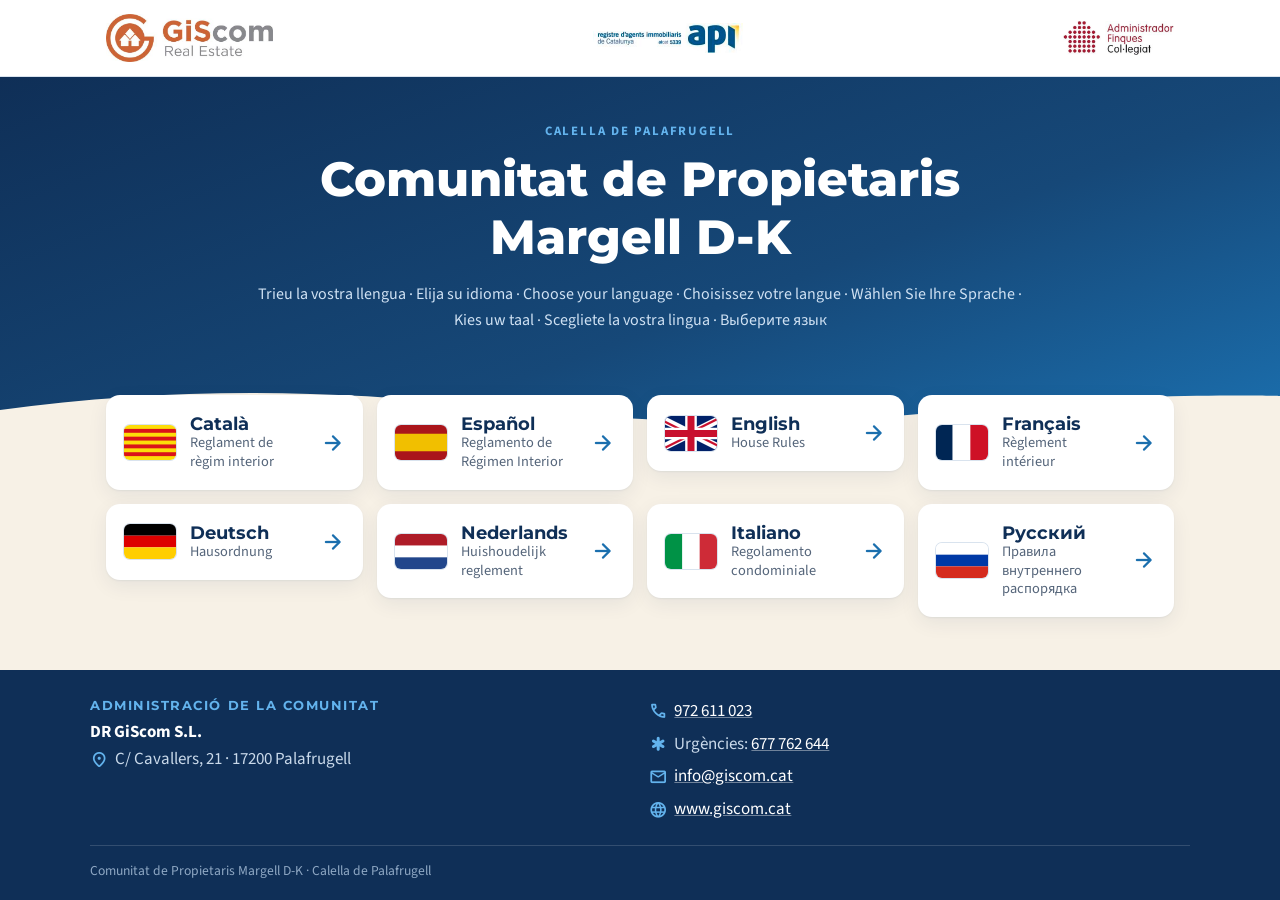
==== index.html @ 740a1722 "Primera versió de la web del reglament en vuit llengües Co-Authored-By: Claude Opus 5.5 <noreply@ant" ====
<!doctype html>
<html lang="ca">
<head>
<meta charset="utf-8">
<meta name="viewport" content="width=device-width, initial-scale=1">
<title>Margell D-K · Reglament de règim interior</title>
<meta name="description" content="Comunitat de Propietaris Margell D-K (Calella de Palafrugell): reglament de règim interior en vuit llengües.">
<meta name="theme-color" content="#0f2f57">
<link rel="icon" href="data:image/svg+xml,%3Csvg xmlns='http://www.w3.org/2000/svg' viewBox='0 0 64 64'%3E%3Crect width='64' height='64' rx='14' fill='%230f2f57'/%3E%3Cpath d='M10 40c6-5 12-5 18 0s12 5 18 0 8-4 8-4v14H10z' fill='%2363b3ed'/%3E%3Ctext x='32' y='33' font-family='Arial' font-weight='700' font-size='20' fill='%23fff' text-anchor='middle'%3EDK%3C/text%3E%3C/svg%3E">
<link rel="alternate" hreflang="ca" href="https://margelldk.github.io/ca/">
<link rel="alternate" hreflang="es" href="https://margelldk.github.io/es/">
<link rel="alternate" hreflang="en" href="https://margelldk.github.io/en/">
<link rel="alternate" hreflang="fr" href="https://margelldk.github.io/fr/">
<link rel="alternate" hreflang="de" href="https://margelldk.github.io/de/">
<link rel="alternate" hreflang="nl" href="https://margelldk.github.io/nl/">
<link rel="alternate" hreflang="it" href="https://margelldk.github.io/it/">
<link rel="alternate" hreflang="ru" href="https://margelldk.github.io/ru/">
<link rel="alternate" hreflang="x-default" href="https://margelldk.github.io/">
<link rel="preconnect" href="https://fonts.googleapis.com">
<link rel="preconnect" href="https://fonts.gstatic.com" crossorigin>
<link rel="stylesheet" href="https://fonts.googleapis.com/css2?family=Montserrat:wght@600;700;800&family=Source+Sans+3:ital,wght@0,400;0,600;0,700;1,400&display=swap">
<link rel="stylesheet" href="https://fonts.googleapis.com/css2?family=Material+Symbols+Rounded:opsz,wght,FILL,GRAD@20..48,500,0..1,0&icon_names=ac_unit,arrow_forward,bedtime,call,chair,checkroom,cleaning_services,delete,electric_scooter,emergency,groups,handshake,key,language,local_shipping,location_on,mail,no_food,outdoor_grill,pedal_bike,pets,pool,print,roller_shades,roofing,schedule,shower,smoke_free,solar_power,sports_soccer,sports_tennis,translate,volume_off">
<link rel="stylesheet" href="assets/estil.css">
</head>
<body class="inici">
<header class="cap">
  <div class="logos">
  <img src="assets/img/giscom.jpg" alt="GiScom Real Estate" class="logo-giscom">
  <img src="assets/img/api.jpg" alt="Registre d’Agents Immobiliaris de Catalunya · API" class="logo-api">
  <img src="assets/img/finques.jpg" alt="Administrador de Finques Col·legiat" class="logo-finques">
</div>
</header>
<main>
  <section class="hero hero-inici">
    <p class="kicker">Calella de Palafrugell</p>
    <h1>Comunitat de Propietaris<br>Margell D-K</h1>
    <p class="tria"><span lang="ca">Trieu la vostra llengua</span> · <span lang="es">Elija su idioma</span> · <span lang="en">Choose your language</span> · <span lang="fr">Choisissez votre langue</span> · <span lang="de">Wählen Sie Ihre Sprache</span> · <span lang="nl">Kies uw taal</span> · <span lang="it">Scegliete la vostra lingua</span> · <span lang="ru">Выберите язык</span></p>
  </section>
  <ul class="targetes">
<li><a href="ca/" hreflang="ca" lang="ca">
  <img src="assets/flags/ca.svg" alt="" width="66" height="44">
  <span class="t-nom">Català</span>
  <span class="t-doc">Reglament de règim interior</span>
  <span class="ic t-fl" aria-hidden="true">arrow_forward</span>
</a></li>
<li><a href="es/" hreflang="es" lang="es">
  <img src="assets/flags/es.svg" alt="" width="66" height="44">
  <span class="t-nom">Español</span>
  <span class="t-doc">Reglamento de Régimen Interior</span>
  <span class="ic t-fl" aria-hidden="true">arrow_forward</span>
</a></li>
<li><a href="en/" hreflang="en" lang="en">
  <img src="assets/flags/en.svg" alt="" width="66" height="44">
  <span class="t-nom">English</span>
  <span class="t-doc">House Rules</span>
  <span class="ic t-fl" aria-hidden="true">arrow_forward</span>
</a></li>
<li><a href="fr/" hreflang="fr" lang="fr">
  <img src="assets/flags/fr.svg" alt="" width="66" height="44">
  <span class="t-nom">Français</span>
  <span class="t-doc">Règlement intérieur</span>
  <span class="ic t-fl" aria-hidden="true">arrow_forward</span>
</a></li>
<li><a href="de/" hreflang="de" lang="de">
  <img src="assets/flags/de.svg" alt="" width="66" height="44">
  <span class="t-nom">Deutsch</span>
  <span class="t-doc">Hausordnung</span>
  <span class="ic t-fl" aria-hidden="true">arrow_forward</span>
</a></li>
<li><a href="nl/" hreflang="nl" lang="nl">
  <img src="assets/flags/nl.svg" alt="" width="66" height="44">
  <span class="t-nom">Nederlands</span>
  <span class="t-doc">Huishoudelijk reglement</span>
  <span class="ic t-fl" aria-hidden="true">arrow_forward</span>
</a></li>
<li><a href="it/" hreflang="it" lang="it">
  <img src="assets/flags/it.svg" alt="" width="66" height="44">
  <span class="t-nom">Italiano</span>
  <span class="t-doc">Regolamento condominiale</span>
  <span class="ic t-fl" aria-hidden="true">arrow_forward</span>
</a></li>
<li><a href="ru/" hreflang="ru" lang="ru">
  <img src="assets/flags/ru.svg" alt="" width="66" height="44">
  <span class="t-nom">Русский</span>
  <span class="t-doc">Правила внутреннего распорядка</span>
  <span class="ic t-fl" aria-hidden="true">arrow_forward</span>
</a></li>
  </ul>
</main>
<footer class="peu">
  <div class="peu-in">
    <div>
      <p class="peu-titol">Administració de la comunitat</p>
      <p><strong>DR GiScom S.L.</strong><br>
      <span class="ic sm" aria-hidden="true">location_on</span> C/ Cavallers, 21 · 17200 Palafrugell</p>
    </div>
    <ul class="contacte">
      <li><span class="ic sm" aria-hidden="true">call</span> <a href="tel:+34972611023">972 611 023</a></li>
      <li><span class="ic sm" aria-hidden="true">emergency</span> Urgències: <a href="tel:+34677762644">677 762 644</a></li>
      <li><span class="ic sm" aria-hidden="true">mail</span> <a href="mailto:info@giscom.cat">info@giscom.cat</a></li>
      <li><span class="ic sm" aria-hidden="true">language</span> <a href="https://www.giscom.cat" rel="noopener">www.giscom.cat</a></li>
    </ul>
  </div>
  <p class="peu-final">Comunitat de Propietaris Margell D-K · Calella de Palafrugell</p>
</footer>
</body>
</html>
---- assets/estil.css ----
/* Margell D-K · full d'estil de la web */
:root {
  --navy: #0f2f57;
  --mar: #1b6fae;
  --cel: #63b3ed;
  --aigua: #eaf3fb;
  --sorra: #f7f1e6;
  --teula: #c8582a;
  --text: #1c2733;
  --suau: #55657a;
  --linia: #d9e3ee;
  --blanc: #ffffff;
  --radi: 14px;
  --ombra: 0 1px 2px rgba(15, 47, 87, .06), 0 6px 20px rgba(15, 47, 87, .07);
}

*, *::before, *::after { box-sizing: border-box; }
html { -webkit-text-size-adjust: 100%; scroll-behavior: smooth; scroll-padding-top: 72px; }
body {
  margin: 0;
  background: var(--sorra);
  color: var(--text);
  font: 400 1.0625rem/1.6 "Source Sans 3", system-ui, -apple-system, "Segoe UI", sans-serif;
  overflow-wrap: break-word;
  min-height: 100vh; display: flex; flex-direction: column;
}
main { flex: 1 0 auto; }
img { max-width: 100%; height: auto; display: block; }
a { color: var(--mar); }
h1, h2, h3 { font-family: Montserrat, system-ui, sans-serif; color: var(--navy); line-height: 1.2; margin: 0; }

.ic {
  font-family: "Material Symbols Rounded";
  font-weight: normal; font-style: normal; font-size: 1.5rem; line-height: 1;
  letter-spacing: normal; text-transform: none; display: inline-block; white-space: nowrap;
  direction: ltr; -webkit-font-smoothing: antialiased;
  font-variation-settings: "FILL" 0, "wght" 500, "GRAD" 0, "opsz" 24;
  vertical-align: middle; width: 1em; overflow: hidden;
}
.ic.sm { font-size: 1.15rem; }

.salta { position: absolute; left: -999px; top: 0; background: var(--navy); color: #fff; padding: .5rem 1rem; z-index: 99; }
.salta:focus { left: 1rem; }

/* Selector d'idiomes */
.idiomes {
  position: sticky; top: 0; z-index: 10;
  background: rgba(15, 47, 87, .97);
  backdrop-filter: saturate(1.4) blur(6px);
  box-shadow: 0 2px 10px rgba(0, 0, 0, .15);
}
.idiomes-in {
  max-width: 1100px; margin: 0 auto; padding: .5rem 16px;
  display: flex; gap: .4rem; overflow-x: auto; scrollbar-width: none;
}
.idiomes-in::-webkit-scrollbar { display: none; }
.idiomes a {
  flex: 0 0 auto; display: flex; align-items: center; gap: .45rem;
  padding: .4rem .7rem; border-radius: 999px;
  color: #dce9f6; text-decoration: none; font-weight: 600; font-size: .95rem;
  border: 1px solid transparent; transition: background .15s;
}
.idiomes a img { width: 24px; height: 16px; object-fit: cover; border-radius: 3px; box-shadow: 0 0 0 1px rgba(255,255,255,.35); }
.idiomes a:hover { background: rgba(255, 255, 255, .1); }
.idiomes a[aria-current="page"] { background: var(--blanc); color: var(--navy); }

/* Capçalera amb logotips */
.cap { background: var(--blanc); border-bottom: 1px solid var(--linia); }
.logos {
  max-width: 1100px; margin: 0 auto; padding: 14px 16px;
  display: flex; align-items: center; justify-content: space-between; gap: 18px; flex-wrap: wrap;
}
.logo-giscom { height: 48px; width: auto; }
.logo-api { height: 30px; width: auto; }
.logo-finques { height: 34px; width: auto; }

/* Hero */
main { display: block; }
.hero {
  position: relative; overflow: hidden;
  background: linear-gradient(160deg, var(--navy) 0%, #164878 60%, var(--mar) 100%);
  color: #e9f2fb; padding: 44px 16px 72px;
}
.hero::after {
  content: ""; position: absolute; left: 0; right: 0; bottom: -1px; height: 46px;
  background: var(--sorra);
  -webkit-mask: url("data:image/svg+xml,%3Csvg xmlns='http://www.w3.org/2000/svg' viewBox='0 0 1200 46' preserveAspectRatio='none'%3E%3Cpath d='M0 26C150 4 300 4 450 22s300 22 450 4 300-14 300-14V46H0z'/%3E%3C/svg%3E") center / 100% 100% no-repeat;
          mask: url("data:image/svg+xml,%3Csvg xmlns='http://www.w3.org/2000/svg' viewBox='0 0 1200 46' preserveAspectRatio='none'%3E%3Cpath d='M0 26C150 4 300 4 450 22s300 22 450 4 300-14 300-14V46H0z'/%3E%3C/svg%3E") center / 100% 100% no-repeat;
}
.hero > * { max-width: 820px; margin-left: auto; margin-right: auto; position: relative; z-index: 1; }
.kicker { text-transform: uppercase; letter-spacing: .14em; font-weight: 700; font-size: .8rem; color: var(--cel); margin-top: 0; margin-bottom: .6rem; }
.hero h1 { color: #fff; font-size: clamp(1.9rem, 5.2vw, 3rem); font-weight: 800; margin-bottom: 1rem; }
.intro { font-size: 1.15rem; line-height: 1.55; margin-top: 0; }
.nota {
  font-size: .95rem; font-style: italic; color: #cfe1f3;
  border-left: 3px solid var(--cel); padding: .2rem 0 .2rem .8rem;
}
.nota .ic { font-style: normal; }
.accions { margin-top: .6rem; }
.imprimeix {
  display: inline-flex; align-items: center; gap: .4rem; margin-top: .6rem;
  font: 600 .95rem "Source Sans 3", sans-serif; color: var(--navy);
  background: #fff; border: 0; border-radius: 999px; padding: .55rem 1.1rem; cursor: pointer;
}
.imprimeix:hover { background: var(--aigua); }

/* Seccions */
.resum, .articles { max-width: 1100px; margin: 0 auto; padding: 8px 16px 24px; }
.resum h2, .articles h2 { font-size: 1.35rem; font-weight: 700; margin: 18px 0 16px; }
.resum h2::after, .articles h2::after {
  content: ""; display: block; width: 46px; height: 4px; border-radius: 4px;
  background: var(--teula); margin-top: 10px;
}

.resum ul {
  list-style: none; margin: 0; padding: 0;
  display: grid; gap: 12px; grid-template-columns: repeat(3, minmax(0, 1fr));
}
@media (max-width: 760px) { .resum ul { grid-template-columns: 1fr 1fr; } }
.resum li {
  background: var(--blanc); border-radius: var(--radi); box-shadow: var(--ombra);
  padding: 16px; display: grid; grid-template-columns: auto 1fr; column-gap: 12px; align-items: center;
}
.resum li .ic {
  grid-row: span 2; font-size: 1.8rem; color: var(--mar);
  background: var(--aigua); border-radius: 12px; width: 48px; height: 48px;
  display: grid; place-items: center;
}
.r-et { font-size: .88rem; color: var(--suau); line-height: 1.3; }
.r-val { font-family: Montserrat, sans-serif; font-weight: 700; color: var(--navy); font-size: 1rem; line-height: 1.3; }

.articles ol { list-style: none; margin: 0; padding: 0; display: grid; gap: 12px; }
@media (min-width: 900px) { .articles ol { grid-template-columns: 1fr 1fr; align-items: start; } }
.art {
  background: var(--blanc); border-radius: var(--radi); box-shadow: var(--ombra);
  display: grid; grid-template-columns: 52px 1fr; overflow: hidden;
  scroll-margin-top: 72px;
}
.art:target { outline: 3px solid var(--cel); }
.art-num {
  background: var(--navy); color: #fff; display: flex; justify-content: center; padding-top: 18px;
  font: 800 1.25rem Montserrat, sans-serif;
}
.art-cos { padding: 14px 18px 16px; min-width: 0; }
.art h3 { font-size: 1.05rem; font-weight: 700; display: flex; flex-wrap: wrap; align-items: center; column-gap: .5rem; row-gap: .1rem; }
.art-ic { color: var(--teula); font-size: 1.35rem; }
.art-et {
  font: 600 .72rem "Source Sans 3", sans-serif; text-transform: uppercase; letter-spacing: .1em;
  color: var(--suau); order: -1; flex-basis: 100%;
}
.art p { margin: .45rem 0 0; hyphens: auto; }

/* Peu */
.peu { background: var(--navy); color: #c9d9ea; margin-top: 24px; padding: 28px 16px 18px; }
.peu-in {
  max-width: 1100px; margin: 0 auto; display: grid; gap: 18px;
  grid-template-columns: repeat(auto-fit, minmax(240px, 1fr));
}
.peu p { margin: 0 0 .4rem; }
.peu strong { color: #fff; }
.peu a { color: #fff; text-decoration-color: rgba(255,255,255,.4); }
.peu-titol { font: 700 .8rem Montserrat, sans-serif; text-transform: uppercase; letter-spacing: .12em; color: var(--cel) !important; }
.contacte { list-style: none; margin: 0; padding: 0; display: grid; gap: .35rem; }
.contacte .ic, .peu .ic { color: var(--cel); margin-right: .25rem; }
.peu-final { max-width: 1100px; margin: 22px auto 0 !important; padding-top: 14px; border-top: 1px solid rgba(255,255,255,.15); font-size: .85rem; color: #8fa8c4; }

/* Pàgina d'inici */
.hero-inici { text-align: center; padding-bottom: 80px; }
.hero-inici h1 { font-size: clamp(1.8rem, 5vw, 3rem); }
.tria { color: #cfe1f3; font-size: 1rem; }
.tria span { white-space: nowrap; }
.targetes {
  list-style: none; max-width: 1100px; margin: -34px auto 0; padding: 0 16px 16px; position: relative; z-index: 2;
  display: grid; gap: 14px; grid-template-columns: repeat(auto-fit, minmax(230px, 1fr));
}
.targetes a {
  display: grid; grid-template-columns: 52px minmax(0, 1fr) auto; grid-template-areas: "b n f" "b d f"; column-gap: 14px; align-items: center;
  background: var(--blanc); border-radius: var(--radi); box-shadow: var(--ombra);
  padding: 16px; text-decoration: none; color: var(--text); border: 2px solid transparent;
  transition: transform .15s, border-color .15s;
}
.targetes a:hover, .targetes a:focus-visible { transform: translateY(-2px); border-color: var(--cel); }
.targetes img { grid-area: b; width: 52px; height: 35px; object-fit: cover; border-radius: 6px; box-shadow: 0 0 0 1px var(--linia); }
.t-nom { grid-area: n; align-self: end; overflow-wrap: normal; font: 700 1.1rem Montserrat, sans-serif; color: var(--navy); }
.t-doc { grid-area: d; align-self: start; font-size: .9rem; color: var(--suau); line-height: 1.3; }
.t-fl { grid-area: f; color: var(--mar); }

@media (max-width: 520px) {
  body { font-size: 1rem; }
  .logo-giscom { height: 38px; }
  .logo-api { height: 22px; }
  .logo-finques { height: 26px; }
  .logos { justify-content: center; gap: 12px 20px; }
  .hero { padding-top: 32px; }
  .art { grid-template-columns: 40px 1fr; }
  .art-num { font-size: 1.05rem; }
  .art-cos { padding: 12px 14px 14px; }
  .resum ul { grid-template-columns: 1fr 1fr; gap: 10px; }
  .resum li { grid-template-columns: 1fr; padding: 12px; }
  .resum li .ic { grid-row: auto; margin-bottom: 6px; width: 40px; height: 40px; font-size: 1.5rem; }
}

/* Impressió */
@page { size: A4; margin: 12mm; }
@media print {
  body { background: #fff; font-size: 9.5pt; line-height: 1.4; }
  .idiomes, .imprimeix, .salta, .resum, .peu-final { display: none !important; }
  .hero { background: none; color: var(--text); padding: 6mm 0 2mm; }
  .hero::after { display: none; }
  .hero h1 { color: var(--navy); font-size: 18pt; }
  .kicker { color: var(--mar); }
  .nota { color: var(--suau); }
  .articles { padding: 0; }
  .articles h2 { display: none; }
  .articles ol { grid-template-columns: 1fr 1fr; gap: 3mm; }
  .art { box-shadow: none; border: 1px solid var(--linia); break-inside: avoid; grid-template-columns: 9mm 1fr; }
  .art-num { -webkit-print-color-adjust: exact; print-color-adjust: exact; font-size: 11pt; padding-top: 3mm; }
  .art-cos { padding: 2mm 3mm; }
  .art h3 { font-size: 10pt; }
  .peu { background: none; color: var(--text); border-top: 1px solid var(--linia); padding: 3mm 0 0; }
  .peu a, .peu strong { color: var(--text); }
  .peu-titol { color: var(--mar) !important; }
}
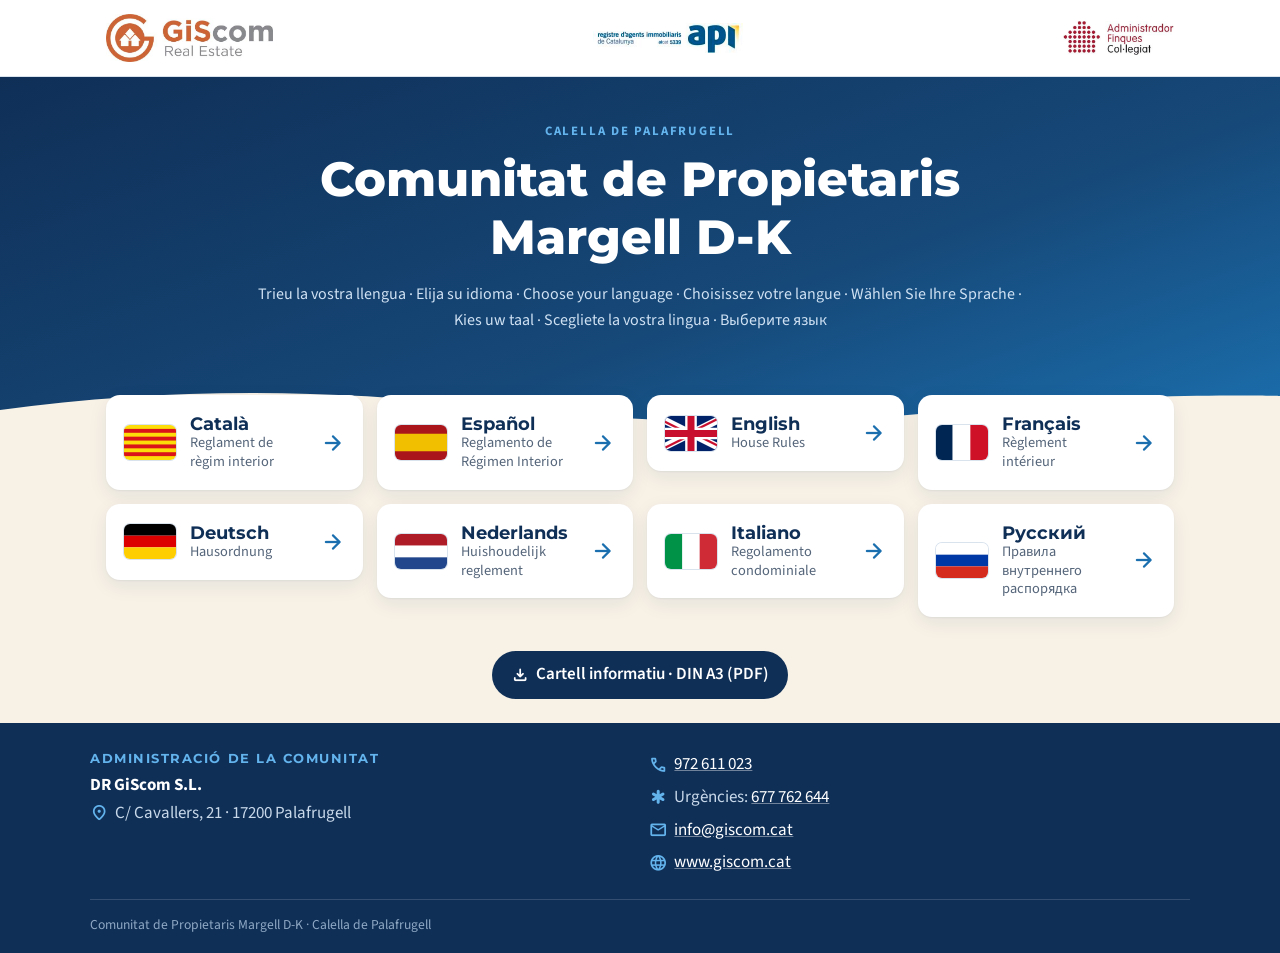
==== commit 8fcdc431: "Afegeix el cartell en PDF, les eines de generació i un README complet - cartell/: PDF DIN A3 descarr" ====
--- a/index.html
+++ b/index.html
@@ -19,7 +19,7 @@
 <link rel="preconnect" href="https://fonts.googleapis.com">
 <link rel="preconnect" href="https://fonts.gstatic.com" crossorigin>
 <link rel="stylesheet" href="https://fonts.googleapis.com/css2?family=Montserrat:wght@600;700;800&family=Source+Sans+3:ital,wght@0,400;0,600;0,700;1,400&display=swap">
-<link rel="stylesheet" href="https://fonts.googleapis.com/css2?family=Material+Symbols+Rounded:opsz,wght,FILL,GRAD@20..48,500,0..1,0&icon_names=ac_unit,arrow_forward,bedtime,call,chair,checkroom,cleaning_services,delete,electric_scooter,emergency,groups,handshake,key,language,local_shipping,location_on,mail,no_food,outdoor_grill,pedal_bike,pets,pool,print,roller_shades,roofing,schedule,shower,smoke_free,solar_power,sports_soccer,sports_tennis,translate,volume_off">
+<link rel="stylesheet" href="https://fonts.googleapis.com/css2?family=Material+Symbols+Rounded:opsz,wght,FILL,GRAD@20..48,500,0..1,0&icon_names=ac_unit,arrow_forward,bedtime,call,chair,checkroom,cleaning_services,delete,download,electric_scooter,emergency,groups,handshake,key,language,local_shipping,location_on,mail,no_food,outdoor_grill,pedal_bike,pets,pool,print,roller_shades,roofing,schedule,shower,smoke_free,solar_power,sports_soccer,sports_tennis,translate,volume_off">
 <link rel="stylesheet" href="assets/estil.css">
 </head>
 <body class="inici">
@@ -86,6 +86,7 @@
   <span class="ic t-fl" aria-hidden="true">arrow_forward</span>
 </a></li>
   </ul>
+  <p class="descarrega"><a href="cartell/Cartell_Margell_DK_A3.pdf" download><span class="ic sm" aria-hidden="true">download</span> Cartell informatiu · DIN A3 (PDF)</a></p>
 </main>
 <footer class="peu">
   <div class="peu-in">
--- a/assets/estil.css
+++ b/assets/estil.css
@@ -199,6 +199,13 @@
   .resum li { grid-template-columns: 1fr; padding: 12px; }
   .resum li .ic { grid-row: auto; margin-bottom: 6px; width: 40px; height: 40px; font-size: 1.5rem; }
 }
+
+.descarrega { max-width: 1100px; margin: 18px auto 0; padding: 0 16px; text-align: center; }
+.descarrega a {
+  display: inline-flex; align-items: center; gap: .45rem; padding: .65rem 1.2rem; border-radius: 999px;
+  background: var(--navy); color: #fff; font-weight: 600; text-decoration: none;
+}
+.descarrega a:hover { background: var(--mar); }
 
 /* Impressió */
 @page { size: A4; margin: 12mm; }
